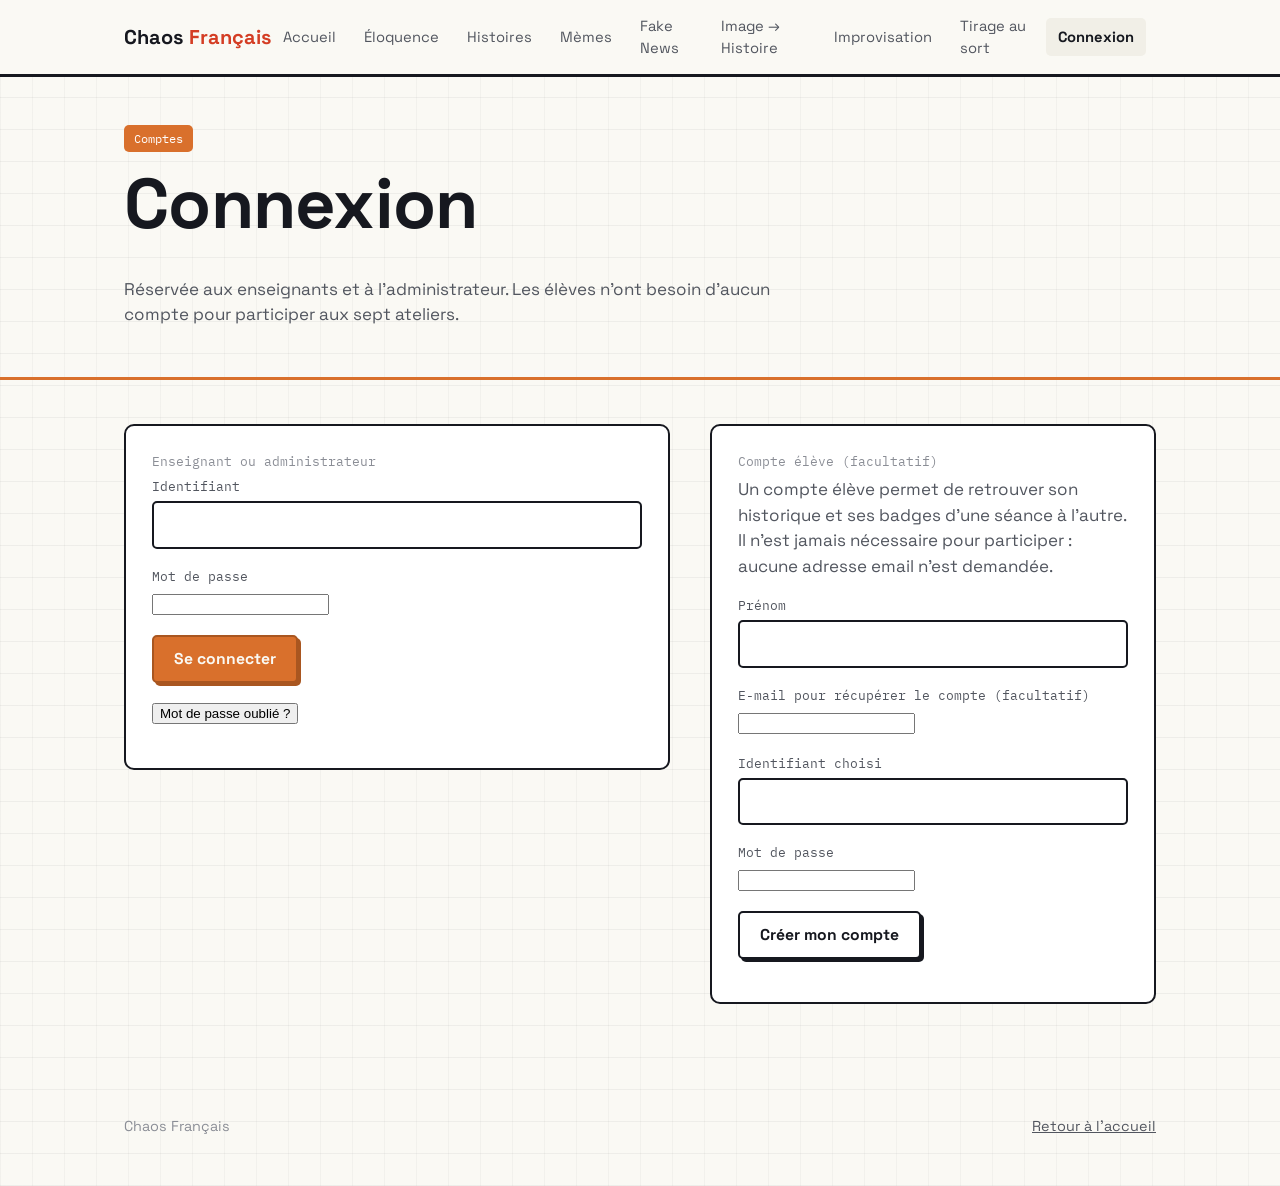
==== frontend/login.html @ 84735b33 "chaos chelou erreur version pas stable" ====
<!DOCTYPE html>
<html lang="fr">
<head>
<meta charset="UTF-8">
<meta name="viewport" content="width=device-width, initial-scale=1.0">
<title>Connexion - Chaos Français</title>
<meta name="description" content="Connexion enseignant ou administrateur, et création facultative d'un compte élève.">
<link rel="preconnect" href="https://fonts.googleapis.com">
<link href="https://fonts.googleapis.com/css2?family=Space+Grotesk:wght@400;500;700&family=IBM+Plex+Mono:wght@400;600&display=swap" rel="stylesheet">
<link rel="stylesheet" href="css/base.css">
<link rel="stylesheet" href="css/layout.css">
<link rel="stylesheet" href="css/components.css">
</head>
<body class="tone-page-orange">

<header class="site-header">
  <div class="container">
    <a href="index.html" class="brand">Chaos <span>Français</span></a>
    <nav class="nav" id="site-nav">
      <a href="index.html">Accueil</a>
      <a href="eloquence.html">Éloquence</a>
      <a href="histoires.html">Histoires</a>
      <a href="memes.html">Mèmes</a>
      <a href="fake-news.html">Fake News</a>
      <a href="image-histoire.html">Image → Histoire</a>
      <a href="improvisation.html">Improvisation</a>
      <a href="classe.html">Tirage au sort</a>
      <a href="login.html" aria-current="page">Connexion</a>
      <span id="auth-status" class="nav-auth"></span>
    </nav>
    <button class="nav-toggle" aria-label="Ouvrir le menu" aria-expanded="false" aria-controls="site-nav">
      <span></span>
    </button>
  </div>
</header>

<main>
  <div class="page-head">
    <div class="container">
      <span class="eyebrow-tag">Comptes</span>
      <h1>Connexion</h1>
      <p>Réservée aux enseignants et à l'administrateur. Les élèves n'ont besoin d'aucun compte pour participer aux sept ateliers.</p>
    </div>
  </div>

  <div class="page-main">
    <div class="container two-col">

      <div>
        <div class="panel">
          <p class="panel-title">Enseignant ou administrateur</p>
          <div class="field">
            <label for="login-username">Identifiant</label>
            <input type="text" id="login-username" autocomplete="username">
          </div>
          <div class="field">
            <label for="login-password">Mot de passe</label>
            <input type="password" id="login-password" autocomplete="current-password">
          </div>
          <button class="btn btn-orange" id="login-submit" type="button">Se connecter</button>
          <p id="login-error" style="color: var(--red-dark); margin-top: 12px;"></p>
          <p><button class="text-link" id="forgot-password-toggle" type="button">Mot de passe oublié ?</button></p>
          <div id="forgot-password-panel" hidden>
            <label for="forgot-username">Identifiant du compte</label>
            <input type="text" id="forgot-username" autocomplete="username">
            <button class="btn btn-secondary" id="forgot-password-submit" type="button">Envoyer le lien</button>
            <p id="forgot-password-feedback" role="status"></p>
          </div>
        </div>
      </div>

      <div>
        <div class="panel">
          <p class="panel-title">Compte élève (facultatif)</p>
          <p>Un compte élève permet de retrouver son historique et ses badges d'une séance à l'autre. Il n'est jamais nécessaire pour participer : aucune adresse email n'est demandée.</p>
          <div class="field">
            <label for="register-name">Prénom</label>
            <input type="text" id="register-name">
          </div>
          <div class="field">
            <label for="register-email">E-mail pour récupérer le compte (facultatif)</label>
            <input type="email" id="register-email" autocomplete="email">
          </div>
          <div class="field">
            <label for="register-username">Identifiant choisi</label>
            <input type="text" id="register-username">
          </div>
          <div class="field">
            <label for="register-password">Mot de passe</label>
            <input type="password" id="register-password">
          </div>
          <button class="btn btn-secondary" id="register-submit" type="button">Créer mon compte</button>
          <p id="register-feedback" style="margin-top: 12px;"></p>
        </div>
      </div>

    </div>
  </div>
</main>

<footer class="site-footer">
  <div class="container">
    <span>Chaos Français</span>
    <a href="index.html">Retour à l'accueil</a>
  </div>
</footer>

<script src="js/data.js"></script>
<script src="js/nav.js"></script>
<script src="js/config.js"></script>
<script src="js/api.js"></script>
<script src="js/auth.js"></script>
<script src="js/login.js"></script>
</body>
</html>
---- frontend/css/base.css ----
/* ------------------------------------------------------------
   Chaos Français - base.css
   Reset, custom properties, typography
------------------------------------------------------------ */

:root {
  --paper: #faf9f4;
  --paper-dim: #f1efe7;
  --ink: #16181f;
  --ink-soft: #52565f;
  --ink-faint: #8b8e96;
  --line: #dcd8cc;

  --red: #d43d24;
  --red-dark: #a92c18;
  --blue: #23459c;
  --blue-dark: #1a3477;
  --yellow: #e6ab1f;
  --yellow-dark: #b98511;
  --green: #2c7a4b;
  --green-dark: #1f5c38;
  --teal: #1c7a7a;
  --teal-dark: #145b5b;
  --pink: #c23b7a;
  --pink-dark: #952c5c;
  --orange: #d9702c;
  --orange-dark: #a95620;

  --card-bg: #ffffff;

  --radius-s: 5px;
  --radius-m: 10px;

  --font-display: "Space Grotesk", "Helvetica Neue", Arial, sans-serif;
  --font-mono: "IBM Plex Mono", "Courier New", monospace;

  --shadow-card: 3px 3px 0 var(--ink);
  --shadow-card-hover: 5px 5px 0 var(--ink);
}

* {
  box-sizing: border-box;
}

html {
  -webkit-text-size-adjust: 100%;
  scroll-behavior: smooth;
}

@media (prefers-reduced-motion: reduce) {
  html {
    scroll-behavior: auto;
  }
  *, *::before, *::after {
    animation-duration: 0.01ms !important;
    animation-iteration-count: 1 !important;
    transition-duration: 0.01ms !important;
  }
}

body {
  margin: 0;
  background-color: var(--paper);
  background-image:
    repeating-linear-gradient(0deg, rgba(20, 22, 28, 0.05) 0, rgba(20, 22, 28, 0.05) 1px, transparent 1px, transparent 32px),
    repeating-linear-gradient(90deg, rgba(20, 22, 28, 0.035) 0, rgba(20, 22, 28, 0.035) 1px, transparent 1px, transparent 32px);
  color: var(--ink);
  font-family: var(--font-display);
  font-size: 17px;
  line-height: 1.5;
  -webkit-font-smoothing: antialiased;
}

h1, h2, h3, h4 {
  font-family: var(--font-display);
  font-weight: 700;
  line-height: 1.08;
  margin: 0 0 0.5em;
  letter-spacing: -0.01em;
}

h1 { font-size: clamp(2.4rem, 6vw, 4.4rem); }
h2 { font-size: clamp(1.7rem, 4vw, 2.4rem); }
h3 { font-size: 1.3rem; }

p {
  margin: 0 0 1em;
  max-width: 62ch;
  color: var(--ink-soft);
}

a {
  color: inherit;
}

ul {
  padding-left: 1.2em;
}

code, .mono {
  font-family: var(--font-mono);
}

label {
  font-family: var(--font-mono);
  font-size: 0.82rem;
  color: var(--ink-soft);
  display: block;
  margin-bottom: 0.35em;
  text-transform: none;
}

textarea, select, input[type="text"], input[type="number"] {
  font-family: var(--font-display);
  font-size: 1rem;
  color: var(--ink);
  background: var(--card-bg);
  border: 2px solid var(--ink);
  border-radius: var(--radius-s);
  padding: 0.7em 0.8em;
  width: 100%;
}

textarea {
  resize: vertical;
  min-height: 140px;
  line-height: 1.55;
}

textarea:focus-visible,
select:focus-visible,
input:focus-visible,
button:focus-visible,
a:focus-visible {
  outline: 3px solid var(--blue);
  outline-offset: 2px;
}

.visually-hidden {
  position: absolute;
  width: 1px;
  height: 1px;
  overflow: hidden;
  clip: rect(0 0 0 0);
  white-space: nowrap;
}
---- frontend/css/layout.css ----
/* ------------------------------------------------------------
   Chaos Français - layout.css
   Header, footer, page structure
------------------------------------------------------------ */

.container {
  width: 100%;
  max-width: 1080px;
  margin: 0 auto;
  padding: 0 24px;
}

/* Header ------------------------------------------------------ */

.site-header {
  border-bottom: 3px solid var(--ink);
  background: var(--paper);
  position: sticky;
  top: 0;
  z-index: 50;
}

.site-header .container {
  display: flex;
  align-items: center;
  justify-content: space-between;
  height: 74px;
}

.brand {
  font-family: var(--font-display);
  font-weight: 700;
  font-size: 1.25rem;
  text-decoration: none;
  color: var(--ink);
  display: flex;
  align-items: baseline;
  gap: 0.3em;
}

.brand span {
  color: var(--red);
}

.nav {
  display: flex;
  gap: 4px;
  align-items: center;
}

.nav a {
  text-decoration: none;
  font-size: 0.92rem;
  padding: 8px 12px;
  border-radius: var(--radius-s);
  color: var(--ink-soft);
}

.nav a:hover {
  color: var(--ink);
  background: var(--paper-dim);
}

.nav a[aria-current="page"] {
  color: var(--ink);
  background: var(--paper-dim);
  font-weight: 700;
}

.nav-toggle {
  display: none;
  border: 2px solid var(--ink);
  background: var(--card-bg);
  border-radius: var(--radius-s);
  width: 42px;
  height: 42px;
  cursor: pointer;
  align-items: center;
  justify-content: center;
}

.nav-toggle span,
.nav-toggle span::before,
.nav-toggle span::after {
  content: "";
  display: block;
  width: 20px;
  height: 2px;
  background: var(--ink);
  position: relative;
}

.nav-toggle span::before { position: absolute; top: -6px; }
.nav-toggle span::after { position: absolute; top: 6px; }

@media (max-width: 860px) {
  .nav-toggle {
    display: flex;
  }
  .nav {
    position: absolute;
    top: 74px;
    left: 0;
    right: 0;
    background: var(--paper);
    border-bottom: 3px solid var(--ink);
    flex-direction: column;
    align-items: stretch;
    padding: 10px;
    display: none;
  }
  .nav.is-open {
    display: flex;
  }
  .nav a {
    padding: 12px;
  }
}

/* Page hero shell (used on activity pages) --------------------- */

.page-head {
  padding: 48px 0 32px;
  border-bottom: 3px solid var(--ink);
}

.eyebrow-tag {
  display: inline-block;
  font-family: var(--font-mono);
  font-size: 0.78rem;
  color: var(--card-bg);
  background: var(--ink);
  padding: 4px 10px;
  border-radius: var(--radius-s);
  margin-bottom: 14px;
}

/* Per-page subject colour, like a colour-coded school notebook -------- */

body.tone-page-red .eyebrow-tag { background: var(--red); }
body.tone-page-red .page-head { border-bottom-color: var(--red); }

body.tone-page-blue .eyebrow-tag { background: var(--blue); }
body.tone-page-blue .page-head { border-bottom-color: var(--blue); }

body.tone-page-yellow .eyebrow-tag { background: var(--yellow-dark); }
body.tone-page-yellow .page-head { border-bottom-color: var(--yellow-dark); }

body.tone-page-green .eyebrow-tag { background: var(--green); }
body.tone-page-green .page-head { border-bottom-color: var(--green); }

body.tone-page-teal .eyebrow-tag { background: var(--teal); }
body.tone-page-teal .page-head { border-bottom-color: var(--teal); }

body.tone-page-pink .eyebrow-tag { background: var(--pink); }
body.tone-page-pink .page-head { border-bottom-color: var(--pink); }

body.tone-page-orange .eyebrow-tag { background: var(--orange); }
body.tone-page-orange .page-head { border-bottom-color: var(--orange); }

.page-main {
  padding: 44px 0 80px;
}

.two-col {
  display: grid;
  grid-template-columns: 1.1fr 0.9fr;
  gap: 40px;
  align-items: start;
}

@media (max-width: 780px) {
  .two-col {
    grid-template-columns: 1fr;
  }
}

/* Home hero ------------------------------------------------------ */

.hero {
  padding: 56px 0 40px;
  border-bottom: 3px solid var(--ink);
}

.hero-grid {
  display: grid;
  grid-template-columns: 1.05fr 0.95fr;
  gap: 48px;
  align-items: center;
}

@media (max-width: 900px) {
  .hero-grid {
    grid-template-columns: 1fr;
  }
}

.hero-copy p.lede {
  font-size: 1.15rem;
  color: var(--ink);
  max-width: 46ch;
}

/* Module grid ------------------------------------------------------ */

.modules {
  padding: 56px 0 72px;
}

.modules-head {
  display: flex;
  justify-content: space-between;
  align-items: flex-end;
  gap: 20px;
  margin-bottom: 28px;
  border-bottom: 3px solid var(--ink);
  padding-bottom: 18px;
}

.module-grid {
  display: grid;
  grid-template-columns: repeat(3, 1fr);
  gap: 22px;
}

@media (max-width: 900px) {
  .module-grid { grid-template-columns: repeat(2, 1fr); }
}

@media (max-width: 620px) {
  .module-grid { grid-template-columns: 1fr; }
}

/* Classroom strip -------------------------------------------------- */

.classroom-band {
  border-top: 3px solid var(--ink);
  border-bottom: 3px solid var(--ink);
  background: var(--paper-dim);
  padding: 48px 0;
}

.classroom-band .two-col {
  align-items: center;
}

/* Footer ------------------------------------------------------------ */

.site-footer {
  padding: 32px 0 48px;
}

.site-footer .container {
  display: flex;
  justify-content: space-between;
  flex-wrap: wrap;
  gap: 12px;
  font-size: 0.9rem;
  color: var(--ink-faint);
}

.site-footer a {
  color: var(--ink-soft);
  text-decoration: underline;
}

/* Auth status in nav --------------------------------------------------- */

.nav-auth {
  display: flex;
  align-items: center;
  gap: 8px;
  margin-left: 6px;
  font-size: 0.85rem;
  color: var(--ink-soft);
}
---- frontend/css/components.css ----
/* ------------------------------------------------------------
   Chaos Français - components.css
   Buttons, cards, wheel, forms, small widgets
------------------------------------------------------------ */

/* Buttons -------------------------------------------------------- */

.btn {
  display: inline-flex;
  align-items: center;
  gap: 8px;
  font-family: var(--font-display);
  font-weight: 700;
  font-size: 0.98rem;
  padding: 12px 20px;
  border-radius: var(--radius-s);
  border: 2px solid var(--ink);
  background: var(--ink);
  color: var(--paper);
  cursor: pointer;
  text-decoration: none;
  box-shadow: var(--shadow-card);
  transition: transform 0.12s ease, box-shadow 0.12s ease;
}

.btn:hover {
  transform: translate(-2px, -2px);
  box-shadow: var(--shadow-card-hover);
}

.btn:active {
  transform: translate(0, 0);
  box-shadow: 1px 1px 0 var(--ink);
}

.btn-secondary {
  background: var(--card-bg);
  color: var(--ink);
}

.btn-red { background: var(--red); border-color: var(--red-dark); box-shadow: 3px 3px 0 var(--red-dark); }
.btn-red:hover { box-shadow: 5px 5px 0 var(--red-dark); }

.btn-blue { background: var(--blue); border-color: var(--blue-dark); box-shadow: 3px 3px 0 var(--blue-dark); }
.btn-blue:hover { box-shadow: 5px 5px 0 var(--blue-dark); }

.btn-yellow { background: var(--yellow-dark); border-color: var(--yellow-dark); box-shadow: 3px 3px 0 #8a6108; }
.btn-yellow:hover { box-shadow: 5px 5px 0 #8a6108; }

.btn-pink { background: var(--pink); border-color: var(--pink-dark); box-shadow: 3px 3px 0 var(--pink-dark); }
.btn-pink:hover { box-shadow: 5px 5px 0 var(--pink-dark); }

.btn-orange { background: var(--orange); border-color: var(--orange-dark); box-shadow: 3px 3px 0 var(--orange-dark); }
.btn-orange:hover { box-shadow: 5px 5px 0 var(--orange-dark); }

.btn-teal { background: var(--teal); border-color: var(--teal-dark); box-shadow: 3px 3px 0 var(--teal-dark); }
.btn-teal:hover { box-shadow: 5px 5px 0 var(--teal-dark); }

.btn[disabled] {
  opacity: 0.45;
  cursor: not-allowed;
  transform: none !important;
}

.btn-icon svg {
  width: 18px;
  height: 18px;
  flex-shrink: 0;
}

/* Module cards ----------------------------------------------------- */

.module-card {
  background: var(--card-bg);
  border: 2px solid var(--ink);
  border-radius: var(--radius-m);
  padding: 22px;
  text-decoration: none;
  color: var(--ink);
  display: flex;
  flex-direction: column;
  gap: 12px;
  box-shadow: var(--shadow-card);
  transition: transform 0.15s ease, box-shadow 0.15s ease;
}

.module-card:hover {
  transform: translate(-3px, -3px) rotate(0deg) !important;
  box-shadow: var(--shadow-card-hover);
}

/* Pinned index-card feel: each card sits at a small, fixed angle */
.module-grid .module-card:nth-child(6n+1) { transform: rotate(-1.1deg); }
.module-grid .module-card:nth-child(6n+2) { transform: rotate(0.8deg); }
.module-grid .module-card:nth-child(6n+3) { transform: rotate(-0.5deg); }
.module-grid .module-card:nth-child(6n+4) { transform: rotate(1deg); }
.module-grid .module-card:nth-child(6n+5) { transform: rotate(-0.9deg); }
.module-grid .module-card:nth-child(6n+6) { transform: rotate(0.6deg); }

.module-card .icon {
  width: 42px;
  height: 42px;
  border-radius: var(--radius-s);
  display: flex;
  align-items: center;
  justify-content: center;
  border: 2px solid var(--ink);
}

.module-card .icon svg {
  width: 22px;
  height: 22px;
}

.module-card h3 {
  margin-bottom: 2px;
}

.module-card p {
  font-size: 0.94rem;
  margin-bottom: 0;
}

.module-card .tag {
  font-family: var(--font-mono);
  font-size: 0.76rem;
  color: var(--ink-soft);
  margin-top: auto;
}

.module-card.tone-red { background: #fbe4de; }
.module-card.tone-red .icon { background: var(--red); border-color: var(--red-dark); color: #fff; }

.module-card.tone-blue { background: #dfe6f7; }
.module-card.tone-blue .icon { background: var(--blue); border-color: var(--blue-dark); color: #fff; }

.module-card.tone-yellow { background: #faedc4; }
.module-card.tone-yellow .icon { background: var(--yellow-dark); border-color: var(--yellow-dark); color: #fff; }

.module-card.tone-green { background: #dcefe3; }
.module-card.tone-green .icon { background: var(--green); border-color: var(--green-dark); color: #fff; }

.module-card.tone-teal { background: #d9ecec; }
.module-card.tone-teal .icon { background: var(--teal); border-color: var(--teal-dark); color: #fff; }

.module-card.tone-pink { background: #f4dcea; }
.module-card.tone-pink .icon { background: var(--pink); border-color: var(--pink-dark); color: #fff; }

/* Panels / cards on activity pages ---------------------------------- */

.panel {
  background: var(--card-bg);
  border: 2px solid var(--ink);
  border-radius: var(--radius-m);
  padding: 26px;
}

.panel + .panel {
  margin-top: 20px;
}

.panel-title {
  font-family: var(--font-mono);
  font-size: 0.8rem;
  color: var(--ink-faint);
  margin-bottom: 6px;
}

.field {
  margin-bottom: 18px;
}

.field:last-child {
  margin-bottom: 0;
}

.inline-fields {
  display: grid;
  grid-template-columns: repeat(auto-fit, minmax(140px, 1fr));
  gap: 14px;
}

/* Chip / segmented choice ------------------------------------------- */

.chip-group {
  display: flex;
  flex-wrap: wrap;
  gap: 8px;
}

.chip {
  font-family: var(--font-mono);
  font-size: 0.84rem;
  border: 2px solid var(--ink);
  border-radius: var(--radius-s);
  background: var(--card-bg);
  padding: 8px 12px;
  cursor: pointer;
  color: var(--ink);
}

.chip[aria-pressed="true"] {
  background: var(--ink);
  color: var(--paper);
}

/* Prompt output block ------------------------------------------------ */

.prompt-box {
  border: 2px dashed var(--ink);
  border-radius: var(--radius-m);
  padding: 20px;
  background: var(--paper-dim);
}

.prompt-box dl {
  margin: 0;
  display: grid;
  grid-template-columns: max-content 1fr;
  gap: 8px 16px;
}

.prompt-box dt {
  font-family: var(--font-mono);
  font-size: 0.8rem;
  color: var(--ink-faint);
  align-self: start;
  padding-top: 2px;
}

.prompt-box dd {
  margin: 0;
  font-weight: 700;
}

.prompt-box .constraints {
  margin-top: 14px;
  padding-top: 14px;
  border-top: 1px solid var(--line);
}

.constraint-line {
  display: flex;
  gap: 8px;
  align-items: flex-start;
  font-size: 0.94rem;
  margin-bottom: 6px;
}

.constraint-mark {
  font-family: var(--font-mono);
  font-weight: 700;
  flex-shrink: 0;
}

.constraint-mark.ok { color: var(--green-dark); }
.constraint-mark.no { color: var(--red-dark); }

/* Timer -------------------------------------------------------------- */

.timer {
  display: flex;
  align-items: center;
  gap: 16px;
}

.timer-face {
  font-family: var(--font-mono);
  font-size: 2.2rem;
  font-weight: 700;
  border: 2px solid var(--ink);
  border-radius: var(--radius-s);
  padding: 6px 16px;
  min-width: 110px;
  text-align: center;
}

.timer-face.is-low {
  color: var(--red-dark);
  border-color: var(--red-dark);
}

/* Star rating ---------------------------------------------------------- */

.rating-row {
  display: flex;
  align-items: center;
  justify-content: space-between;
  padding: 8px 0;
  border-bottom: 1px solid var(--line);
}

.rating-row:last-child {
  border-bottom: none;
}

.stars {
  display: flex;
  gap: 4px;
}

.star-btn {
  width: 28px;
  height: 28px;
  border: none;
  background: none;
  padding: 0;
  cursor: pointer;
  color: var(--line);
}

.star-btn svg {
  width: 100%;
  height: 100%;
}

.star-btn.is-filled {
  color: var(--yellow-dark);
}

/* Word / sentence counter ------------------------------------------------ */

.count-line {
  display: flex;
  justify-content: space-between;
  align-items: center;
  font-family: var(--font-mono);
  font-size: 0.82rem;
  color: var(--ink-faint);
  margin-top: 8px;
}

.count-line.is-met {
  color: var(--green-dark);
}

/* Wheel of chaos ----------------------------------------------------------- */

.wheel-wrap {
  display: flex;
  flex-direction: column;
  align-items: center;
  gap: 18px;
}

.wheel-stage {
  position: relative;
  width: min(340px, 80vw);
  height: min(340px, 80vw);
}

.wheel-pointer {
  position: absolute;
  top: -6px;
  left: 50%;
  transform: translateX(-50%);
  width: 0;
  height: 0;
  border-left: 12px solid transparent;
  border-right: 12px solid transparent;
  border-top: 20px solid var(--ink);
  z-index: 5;
}

.wheel-disc {
  width: 100%;
  height: 100%;
  border-radius: 50%;
  border: 3px solid var(--ink);
  transition: transform 4.2s cubic-bezier(0.12, 0.75, 0.11, 1);
}

.wheel-hub {
  position: absolute;
  top: 50%;
  left: 50%;
  width: 54px;
  height: 54px;
  transform: translate(-50%, -50%);
  background: var(--card-bg);
  border: 3px solid var(--ink);
  border-radius: 50%;
  display: flex;
  align-items: center;
  justify-content: center;
}

.wheel-result {
  width: 100%;
  max-width: 460px;
}

/* Badge list ---------------------------------------------------------------- */

.badge-list {
  display: flex;
  flex-wrap: wrap;
  gap: 10px;
}

.badge {
  font-family: var(--font-mono);
  font-size: 0.82rem;
  border: 2px solid var(--ink);
  border-radius: var(--radius-s);
  padding: 8px 12px;
  background: var(--card-bg);
}

.badge.is-earned {
  background: var(--yellow);
}

/* Upload / drop area ---------------------------------------------------------- */

.dropzone {
  border: 2px dashed var(--ink);
  border-radius: var(--radius-m);
  padding: 28px;
  text-align: center;
  background: var(--paper-dim);
}

.dropzone input[type="file"] {
  margin-top: 10px;
}

.image-preview {
  max-width: 100%;
  border: 2px solid var(--ink);
  border-radius: var(--radius-s);
  display: block;
}

/* Wall / showcase entries ------------------------------------------------------ */

.wall-entry {
  border: 2px solid var(--ink);
  border-radius: var(--radius-m);
  padding: 18px;
  background: var(--card-bg);
}

.wall-entry + .wall-entry {
  margin-top: 14px;
}

.wall-entry-head {
  display: flex;
  justify-content: space-between;
  gap: 10px;
  font-family: var(--font-mono);
  font-size: 0.78rem;
  color: var(--ink-faint);
  margin-bottom: 8px;
}

.notice {
  border-left: 4px solid var(--ink);
  padding: 10px 14px;
  background: var(--paper-dim);
  font-size: 0.92rem;
  border-radius: 0 var(--radius-s) var(--radius-s) 0;
}

.notice p {
  margin: 0;
  color: var(--ink-soft);
}

/* Admin: tables, small buttons, stat tiles ----------------------------------- */

.btn-small {
  padding: 6px 10px;
  font-size: 0.82rem;
  box-shadow: 2px 2px 0 var(--ink);
}

.btn-danger {
  background: var(--card-bg);
  color: var(--red-dark);
  border-color: var(--red-dark);
  box-shadow: 2px 2px 0 var(--red-dark);
}

.stat-grid {
  display: grid;
  grid-template-columns: repeat(auto-fit, minmax(150px, 1fr));
  gap: 14px;
  margin-bottom: 24px;
}

.stat-tile {
  background: var(--card-bg);
  border: 2px solid var(--ink);
  border-radius: var(--radius-m);
  padding: 14px 16px;
}

.stat-tile .stat-value {
  font-size: 2rem;
  font-weight: 700;
  line-height: 1;
  display: block;
}

.stat-tile .stat-label {
  font-family: var(--font-mono);
  font-size: 0.78rem;
  color: var(--ink-soft);
}

.table-scroll {
  overflow-x: auto;
}

.data-table {
  width: 100%;
  border-collapse: collapse;
  font-size: 0.94rem;
}

.data-table th {
  text-align: left;
  font-family: var(--font-mono);
  font-size: 0.78rem;
  font-weight: 600;
  color: var(--ink-soft);
  border-bottom: 2px solid var(--ink);
  padding: 8px 10px;
  white-space: nowrap;
}

.data-table td {
  padding: 10px;
  border-bottom: 1px solid var(--line);
  vertical-align: middle;
}

.data-table tr.is-inactive td {
  color: var(--ink-faint);
}

.row-actions {
  display: flex;
  gap: 6px;
  flex-wrap: wrap;
}

.role-tag {
  font-family: var(--font-mono);
  font-size: 0.76rem;
  border: 2px solid var(--ink);
  border-radius: var(--radius-s);
  padding: 2px 8px;
  white-space: nowrap;
}

.role-tag.role-admin { background: #f6d9d2; }
.role-tag.role-teacher { background: #d6e0f5; }
.role-tag.role-student { background: #d3e9dc; }

.toolbar {
  display: flex;
  flex-wrap: wrap;
  gap: 12px;
  align-items: center;
  margin-bottom: 16px;
}

.toolbar input[type="text"] {
  max-width: 260px;
}

.form-row {
  display: grid;
  grid-template-columns: repeat(auto-fit, minmax(170px, 1fr));
  gap: 14px;
  margin-bottom: 14px;
}

.feedback-ok { color: var(--green-dark); }
.feedback-error { color: var(--red-dark); }
.admin-activity-feed { display: grid; gap: 0; }
.admin-activity-row { display: grid; grid-template-columns: minmax(150px, 1fr) minmax(100px, 1.4fr) auto; gap: 12px; align-items: center; border-top: 1px solid var(--line); padding: 11px 0; font-size: 0.88rem; }
.admin-activity-row span { color: var(--ink-soft); overflow-wrap: anywhere; }
.admin-activity-row time { color: var(--ink-faint); font: 0.74rem var(--font-mono); white-space: nowrap; }
.activity-chart { min-height: 112px; display: flex; gap: 12px; align-items: end; justify-content: space-around; margin: 12px 0 22px; padding: 8px 12px; border-bottom: 1px solid var(--line); }
.activity-chart-day { flex: 1; display: flex; flex-direction: column; align-items: center; justify-content: end; gap: 4px; min-width: 28px; color: var(--ink-soft); font: .7rem var(--font-mono); }
.activity-chart-bar { width: min(28px, 75%); min-height: 4px; background: var(--red); border: 1px solid var(--red-dark); border-radius: 5px 5px 0 0; transition: height .2s ease; }
.activity-chart-day small { font: inherit; }
@media (max-width: 640px) { .admin-activity-row { grid-template-columns: 1fr; gap: 4px; } }
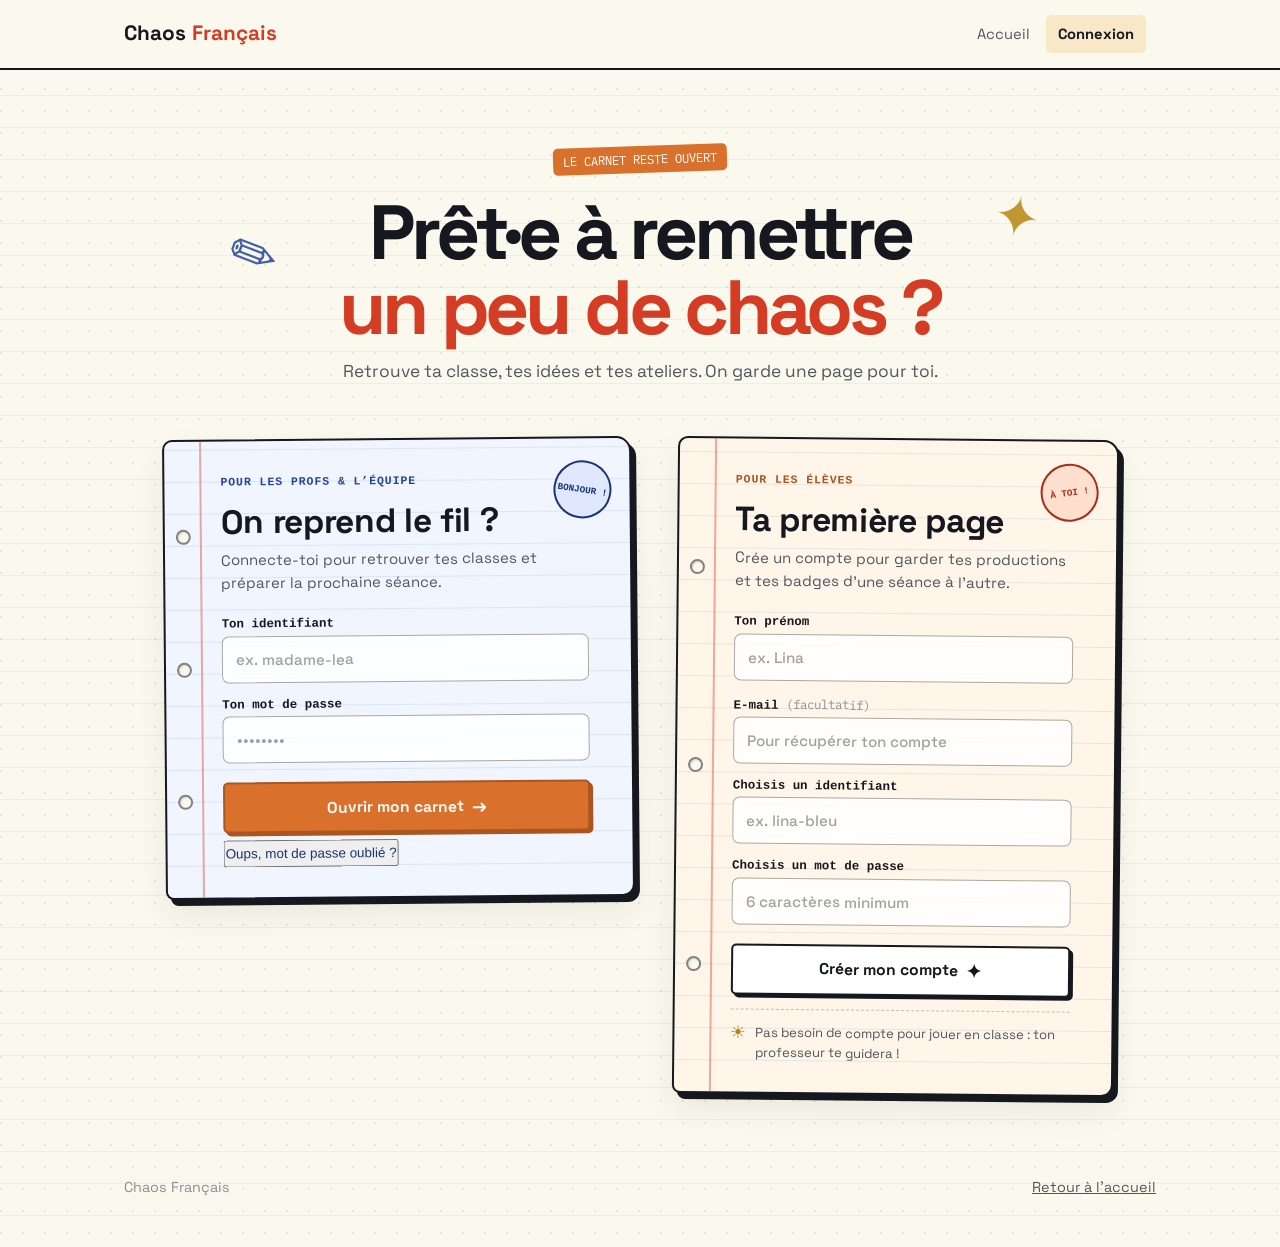
==== commit dd7fc380: "chaos stable" ====
--- a/frontend/login.html
+++ b/frontend/login.html
@@ -10,21 +10,15 @@
 <link rel="stylesheet" href="css/base.css">
 <link rel="stylesheet" href="css/layout.css">
 <link rel="stylesheet" href="css/components.css">
+<link rel="stylesheet" href="css/login.css">
 </head>
-<body class="tone-page-orange">
+<body class="tone-page-orange login-page">
 
 <header class="site-header">
   <div class="container">
     <a href="index.html" class="brand">Chaos <span>Français</span></a>
     <nav class="nav" id="site-nav">
       <a href="index.html">Accueil</a>
-      <a href="eloquence.html">Éloquence</a>
-      <a href="histoires.html">Histoires</a>
-      <a href="memes.html">Mèmes</a>
-      <a href="fake-news.html">Fake News</a>
-      <a href="image-histoire.html">Image → Histoire</a>
-      <a href="improvisation.html">Improvisation</a>
-      <a href="classe.html">Tirage au sort</a>
       <a href="login.html" aria-current="page">Connexion</a>
       <span id="auth-status" class="nav-auth"></span>
     </nav>
@@ -35,67 +29,78 @@
 </header>
 
 <main>
-  <div class="page-head">
-    <div class="container">
-      <span class="eyebrow-tag">Comptes</span>
-      <h1>Connexion</h1>
-      <p>Réservée aux enseignants et à l'administrateur. Les élèves n'ont besoin d'aucun compte pour participer aux sept ateliers.</p>
+  <section class="login-intro">
+    <div class="container login-intro-inner">
+      <span class="eyebrow-tag">LE CARNET RESTE OUVERT</span>
+      <h1>Prêt·e à remettre<br><span>un peu de chaos ?</span></h1>
+      <p>Retrouve ta classe, tes idées et tes ateliers. On garde une page pour toi.</p>
+      <span class="login-doodle" aria-hidden="true">✎</span>
+      <span class="login-sparkle" aria-hidden="true">✦</span>
     </div>
-  </div>
+  </section>
 
-  <div class="page-main">
-    <div class="container two-col">
+  <section class="login-main" aria-label="Accès à Chaos Français">
+    <div class="container login-grid">
+      <section class="notebook-card notebook-blue" aria-labelledby="login-heading">
+        <div class="notebook-holes" aria-hidden="true"><i></i><i></i><i></i></div>
+        <div class="card-note">Pour les profs & l’équipe</div>
+        <span class="card-sticker" aria-hidden="true">BONJOUR !</span>
+        <h2 id="login-heading">On reprend le fil ?</h2>
+        <p class="card-description">Connecte-toi pour retrouver tes classes et préparer la prochaine séance.</p>
 
-      <div>
-        <div class="panel">
-          <p class="panel-title">Enseignant ou administrateur</p>
+        <form id="login-form">
           <div class="field">
-            <label for="login-username">Identifiant</label>
-            <input type="text" id="login-username" autocomplete="username">
+            <label for="login-username">Ton identifiant</label>
+            <input type="text" id="login-username" autocomplete="username" placeholder="ex. madame-lea" required>
           </div>
           <div class="field">
-            <label for="login-password">Mot de passe</label>
-            <input type="password" id="login-password" autocomplete="current-password">
+            <label for="login-password">Ton mot de passe</label>
+            <input type="password" id="login-password" autocomplete="current-password" placeholder="••••••••" required>
           </div>
-          <button class="btn btn-orange" id="login-submit" type="button">Se connecter</button>
-          <p id="login-error" style="color: var(--red-dark); margin-top: 12px;"></p>
-          <p><button class="text-link" id="forgot-password-toggle" type="button">Mot de passe oublié ?</button></p>
-          <div id="forgot-password-panel" hidden>
-            <label for="forgot-username">Identifiant du compte</label>
-            <input type="text" id="forgot-username" autocomplete="username">
-            <button class="btn btn-secondary" id="forgot-password-submit" type="button">Envoyer le lien</button>
-            <p id="forgot-password-feedback" role="status"></p>
-          </div>
+          <button class="btn btn-orange login-submit" id="login-submit" type="submit">Ouvrir mon carnet <span aria-hidden="true">→</span></button>
+          <p id="login-error" class="form-feedback" role="alert" aria-live="polite"></p>
+        </form>
+
+        <button class="text-link forgot-toggle" id="forgot-password-toggle" type="button">Oups, mot de passe oublié ?</button>
+        <div class="forgot-panel" id="forgot-password-panel" hidden>
+          <label for="forgot-username">Identifiant du compte</label>
+          <input type="text" id="forgot-username" autocomplete="username" placeholder="Ton identifiant">
+          <button class="btn btn-secondary" id="forgot-password-submit" type="button">M’envoyer un lien</button>
+          <p id="forgot-password-feedback" class="form-feedback" role="status"></p>
         </div>
-      </div>
+      </section>
 
-      <div>
-        <div class="panel">
-          <p class="panel-title">Compte élève (facultatif)</p>
-          <p>Un compte élève permet de retrouver son historique et ses badges d'une séance à l'autre. Il n'est jamais nécessaire pour participer : aucune adresse email n'est demandée.</p>
+      <section class="notebook-card notebook-peach" aria-labelledby="register-heading">
+        <div class="notebook-holes" aria-hidden="true"><i></i><i></i><i></i></div>
+        <div class="card-note">Pour les élèves</div>
+        <span class="card-sticker sticker-peach" aria-hidden="true">À TOI !</span>
+        <h2 id="register-heading">Ta première page</h2>
+        <p class="card-description">Crée un compte pour garder tes productions et tes badges d’une séance à l’autre.</p>
+
+        <form id="register-form">
           <div class="field">
-            <label for="register-name">Prénom</label>
-            <input type="text" id="register-name">
+            <label for="register-name">Ton prénom</label>
+            <input type="text" id="register-name" autocomplete="given-name" placeholder="ex. Lina" required>
           </div>
           <div class="field">
-            <label for="register-email">E-mail pour récupérer le compte (facultatif)</label>
-            <input type="email" id="register-email" autocomplete="email">
+            <label for="register-email">E-mail <span>(facultatif)</span></label>
+            <input type="email" id="register-email" autocomplete="email" placeholder="Pour récupérer ton compte">
           </div>
           <div class="field">
-            <label for="register-username">Identifiant choisi</label>
-            <input type="text" id="register-username">
+            <label for="register-username">Choisis un identifiant</label>
+            <input type="text" id="register-username" autocomplete="username" placeholder="ex. lina-bleu" required>
           </div>
           <div class="field">
-            <label for="register-password">Mot de passe</label>
-            <input type="password" id="register-password">
+            <label for="register-password">Choisis un mot de passe</label>
+            <input type="password" id="register-password" autocomplete="new-password" placeholder="6 caractères minimum" minlength="6" required>
           </div>
-          <button class="btn btn-secondary" id="register-submit" type="button">Créer mon compte</button>
-          <p id="register-feedback" style="margin-top: 12px;"></p>
-        </div>
-      </div>
-
+          <button class="btn btn-secondary register-submit" id="register-submit" type="submit">Créer mon compte <span aria-hidden="true">✦</span></button>
+          <p id="register-feedback" class="form-feedback" role="status" aria-live="polite"></p>
+        </form>
+        <p class="student-note"><span aria-hidden="true">☀</span> Pas besoin de compte pour jouer en classe : ton professeur te guidera !</p>
+      </section>
     </div>
-  </div>
+  </section>
 </main>
 
 <footer class="site-footer">
--- a/frontend/css/login.css
+++ b/frontend/css/login.css
@@ -0,0 +1,181 @@
+/* Login page: a friendly, colour coded school notebook. */
+.login-page {
+  background-color: #fbf8ee;
+  background-image:
+    radial-gradient(circle at 1px 1px, rgba(53, 83, 125, .11) 1px, transparent 1.5px),
+    repeating-linear-gradient(0deg, transparent 0 31px, rgba(64, 116, 176, .075) 31px 32px);
+  background-size: 22px 22px, auto;
+}
+
+.login-page .site-header {
+  background: rgba(251, 248, 238, .94);
+  backdrop-filter: blur(10px);
+  border-bottom: 2px solid var(--ink);
+}
+
+.login-page .site-header .container { height: 68px; }
+.login-page .brand { font-size: 1.3rem; }
+.login-page .nav a[aria-current="page"] { background: #f8e8c8; }
+
+.login-intro {
+  position: relative;
+  overflow: hidden;
+  padding: clamp(42px, 7vw, 76px) 0 35px;
+  text-align: center;
+}
+
+.login-intro-inner { position: relative; }
+.login-intro .eyebrow-tag { background: var(--orange); transform: rotate(-2deg); }
+.login-intro h1 {
+  margin: 8px 0 14px;
+  font-size: clamp(2.6rem, 6.5vw, 4.8rem);
+  line-height: .98;
+  letter-spacing: -.055em;
+}
+.login-intro h1 span { color: var(--red); }
+.login-intro p { margin: 0 auto; font-size: 1.08rem; }
+.login-doodle, .login-sparkle {
+  position: absolute;
+  color: var(--blue);
+  font-size: 3.5rem;
+  line-height: 1;
+  opacity: .85;
+  pointer-events: none;
+}
+.login-doodle { left: 12%; top: 34%; transform: rotate(-24deg); }
+.login-sparkle { right: 13%; top: 18%; color: var(--yellow-dark); transform: rotate(12deg); }
+
+.login-main { padding: 18px 0 82px; }
+.login-grid {
+  display: grid;
+  grid-template-columns: minmax(0, 1fr) minmax(0, .94fr);
+  gap: clamp(20px, 4vw, 42px);
+  align-items: start;
+  max-width: 1000px;
+}
+
+.notebook-card {
+  --notebook-accent: var(--blue);
+  --notebook-tint: #f1f5ff;
+  position: relative;
+  overflow: hidden;
+  min-width: 0;
+  padding: 34px clamp(23px, 4vw, 42px) 30px 56px;
+  border: 2px solid var(--ink);
+  border-radius: 10px 15px 12px 8px;
+  background-color: var(--notebook-tint);
+  background-image: repeating-linear-gradient(0deg, transparent 0 31px, rgba(65, 119, 177, .13) 31px 32px);
+  box-shadow: 5px 6px 0 var(--ink), 0 15px 32px rgba(38, 34, 25, .08);
+}
+
+.notebook-card::before {
+  position: absolute;
+  top: 0;
+  bottom: 0;
+  left: 35px;
+  width: 2px;
+  background: rgba(212, 61, 36, .42);
+  content: "";
+}
+
+.notebook-blue { --notebook-accent: var(--blue); --notebook-tint: #f1f5ff; transform: rotate(-.5deg); }
+.notebook-peach { --notebook-accent: var(--orange-dark); --notebook-tint: #fff5e9; transform: rotate(.55deg); }
+.notebook-holes {
+  position: absolute;
+  top: 29px;
+  bottom: 29px;
+  left: 11px;
+  display: flex;
+  flex-direction: column;
+  justify-content: space-around;
+}
+.notebook-holes i {
+  display: block;
+  width: 15px;
+  height: 15px;
+  border: 2px solid rgba(22, 24, 31, .52);
+  border-radius: 50%;
+  background: #fbf8ee;
+  box-shadow: inset 1px 1px 2px rgba(22, 24, 31, .15);
+}
+
+.card-note {
+  margin-bottom: 16px;
+  color: var(--notebook-accent);
+  font: 600 .72rem var(--font-mono);
+  letter-spacing: .08em;
+  text-transform: uppercase;
+}
+.card-sticker {
+  position: absolute;
+  top: 22px;
+  right: 18px;
+  display: grid;
+  width: 58px;
+  height: 58px;
+  place-items: center;
+  border: 2px solid var(--blue-dark);
+  border-radius: 50%;
+  background: #dfe8ff;
+  color: var(--blue-dark);
+  font: 700 .58rem var(--font-mono);
+  text-align: center;
+  transform: rotate(9deg);
+}
+.sticker-peach { border-color: var(--red-dark); background: #ffe0cf; color: var(--red-dark); transform: rotate(-8deg); }
+.notebook-card h2 { max-width: 14ch; margin-bottom: 9px; font-size: clamp(1.65rem, 3vw, 2.1rem); }
+.card-description { min-height: 3em; margin-bottom: 23px; font-size: .94rem; }
+
+.notebook-card .field { margin: 0 0 15px; }
+.notebook-card label { color: var(--ink); font: 600 .78rem var(--font-mono); }
+.notebook-card label span { color: var(--ink-faint); font-weight: 400; }
+.notebook-card input {
+  display: block;
+  width: 100%;
+  min-height: 47px;
+  padding: 10px 13px;
+  border: 1.5px solid #aaa9a2;
+  border-radius: 7px;
+  background: rgba(255, 255, 255, .88);
+  color: var(--ink);
+  font: 500 .95rem var(--font-display);
+  transition: border-color .15s ease, box-shadow .15s ease, background .15s ease;
+}
+.notebook-card input::placeholder { color: #a1a1a0; }
+.notebook-card input:focus { border-color: var(--notebook-accent); background: #fff; box-shadow: 0 0 0 3px color-mix(in srgb, var(--notebook-accent) 17%, transparent); outline: 0; }
+.login-submit, .register-submit { width: 100%; min-height: 51px; justify-content: center; margin-top: 4px; }
+.login-submit { border-color: var(--orange-dark); box-shadow: 3px 3px 0 var(--orange-dark); }
+.login-submit span, .register-submit span { font-size: 1.15rem; }
+.register-submit { background: #fff; }
+.form-feedback { min-height: 1.35em; margin: 10px 0 0; font-size: .85rem; }
+.form-feedback:empty { display: none; }
+.forgot-toggle { display: inline-block; margin-top: 7px; padding: 4px 0; color: var(--blue-dark); font-size: .84rem; }
+.forgot-panel { margin-top: 13px; padding: 15px; border: 1px dashed var(--notebook-accent); border-radius: 8px; background: rgba(255, 255, 255, .65); }
+.forgot-panel[hidden] { display: none; }
+.forgot-panel .btn { margin-top: 10px; }
+.student-note { display: flex; gap: 9px; align-items: flex-start; margin: 14px 0 0; padding-top: 13px; border-top: 1px dashed rgba(22, 24, 31, .25); font-size: .82rem; }
+.student-note span { color: var(--yellow-dark); font-size: 1.1rem; line-height: 1.2; }
+
+.login-page .site-footer { padding-top: 0; }
+
+@media (max-width: 760px) {
+  .login-grid { grid-template-columns: 1fr; max-width: 560px; gap: 25px; }
+  .notebook-blue, .notebook-peach { transform: none; }
+  .login-doodle { left: 4%; top: 15%; font-size: 2.4rem; }
+  .login-sparkle { right: 5%; top: 8%; font-size: 2.5rem; }
+}
+
+@media (max-width: 480px) {
+  .login-intro { padding-top: 42px; }
+  .login-intro h1 { font-size: clamp(2.35rem, 12vw, 3.4rem); }
+  .login-doodle { left: 0; top: 9%; }
+  .login-sparkle { right: 1%; top: 3%; }
+  .notebook-card { padding: 29px 20px 25px 48px; }
+  .notebook-card::before { left: 30px; }
+  .card-sticker { top: 17px; right: 12px; width: 48px; height: 48px; font-size: .5rem; }
+  .notebook-card h2 { padding-right: 38px; }
+}
+
+@media (prefers-reduced-motion: reduce) {
+  .notebook-card input { transition: none; }
+}
